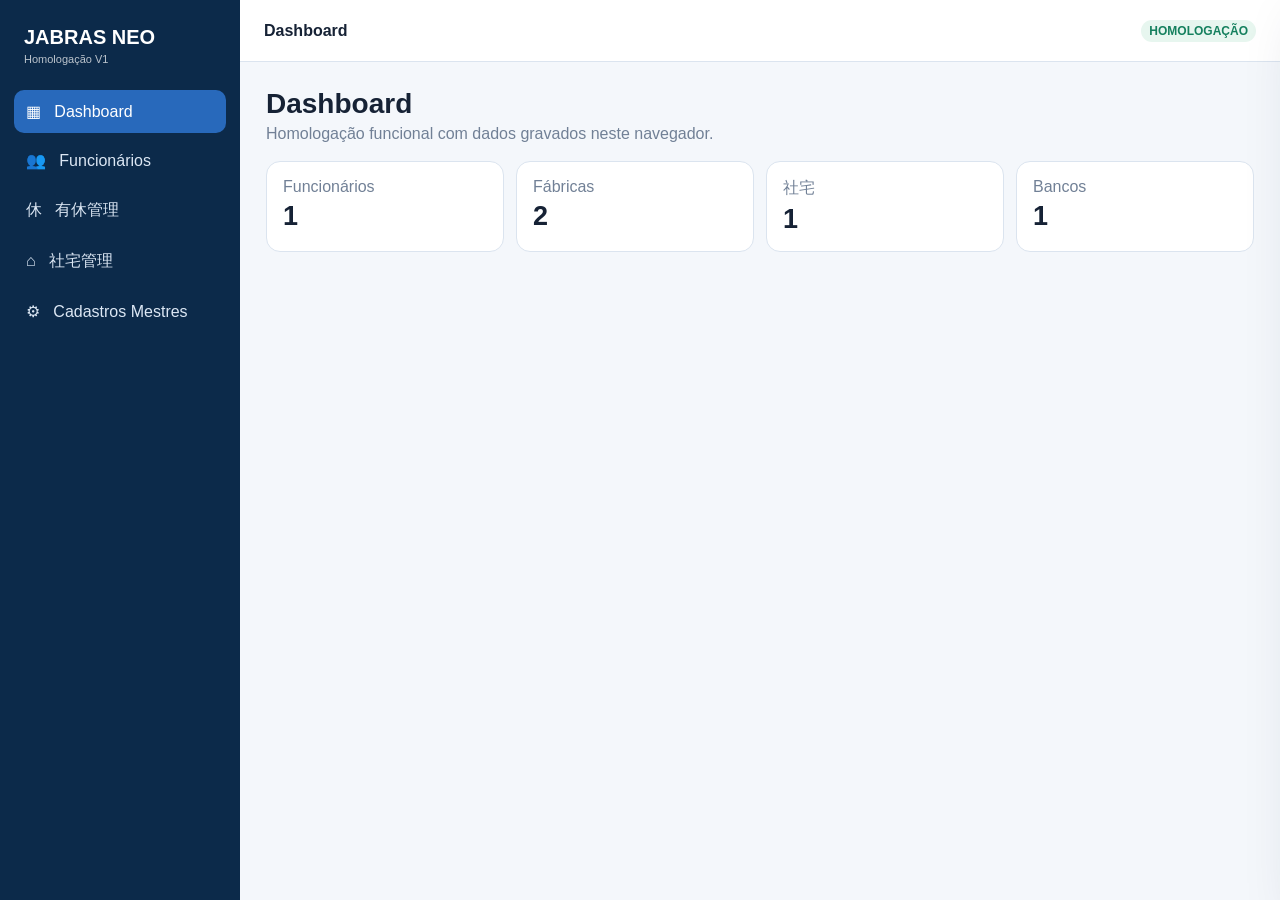
==== index.html @ 5068ceff "fix: point homologation entry to master UI update" ====
<!doctype html><html lang="pt-BR"><head><meta charset="utf-8"><meta name="viewport" content="width=device-width,initial-scale=1"><meta http-equiv="refresh" content="0; url=homologacao.html?v=20260820-masterfix"><title>Jabras Neo — Homologação V1</title><script>location.replace('homologacao.html?v=20260820-masterfix');</script></head><body><a href="homologacao.html?v=20260820-masterfix">Abrir Homologação V1</a></body></html>
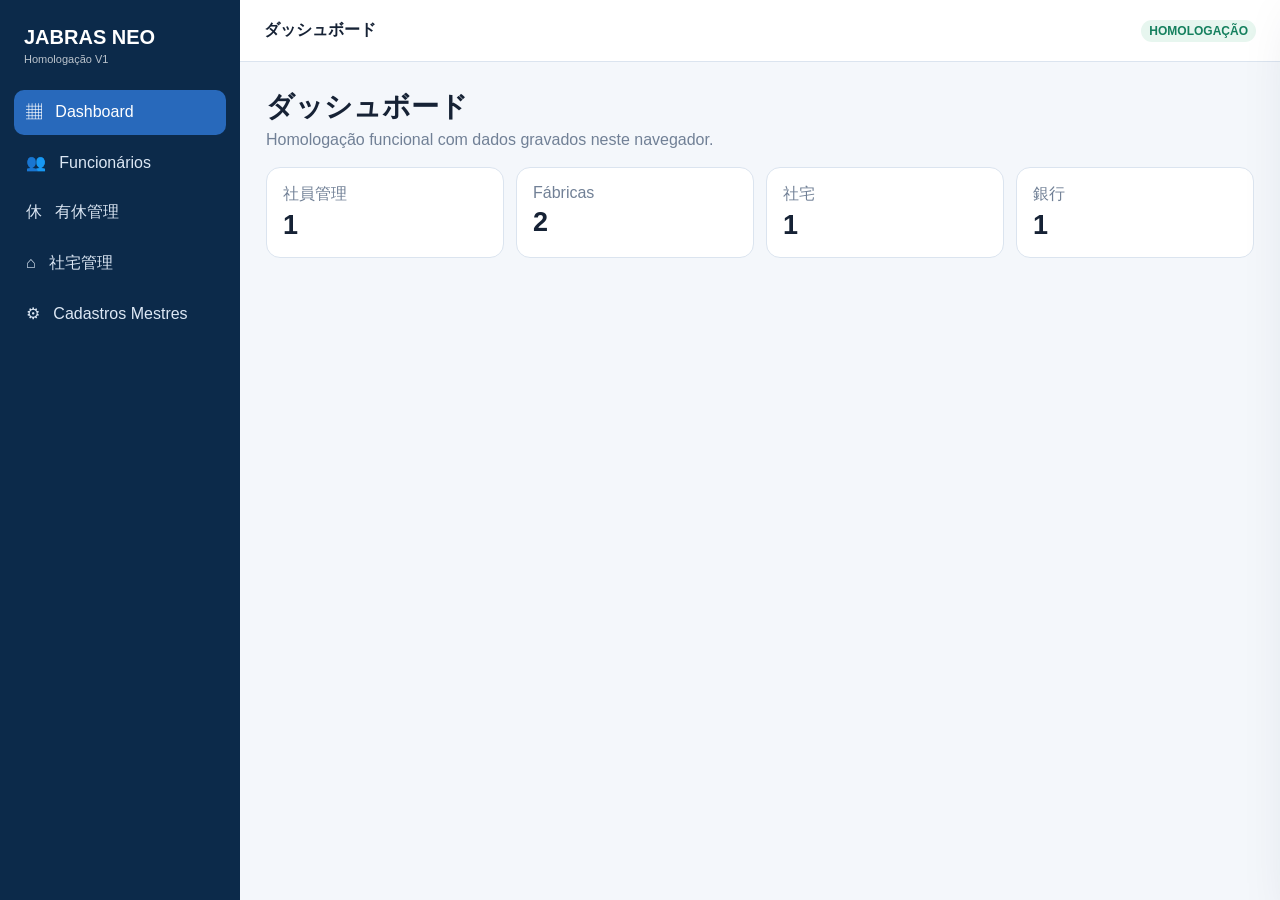
==== commit 1d78665a: "chore: make Japanese homologation the default entry" ====
--- a/index.html
+++ b/index.html
@@ -1 +1 @@
-<!doctype html><html lang="pt-BR"><head><meta charset="utf-8"><meta name="viewport" content="width=device-width,initial-scale=1"><meta http-equiv="refresh" content="0; url=homologacao.html?v=20260820-masterfix"><title>Jabras Neo — Homologação V1</title><script>location.replace('homologacao.html?v=20260820-masterfix');</script></head><body><a href="homologacao.html?v=20260820-masterfix">Abrir Homologação V1</a></body></html>+<!doctype html><html lang="ja"><head><meta charset="utf-8"><meta name="viewport" content="width=device-width,initial-scale=1"><meta http-equiv="refresh" content="0; url=homologacao.html?v=20260821-ja-v8"><title>Jabras Neo — 管理システム（検証環境）</title><script>location.replace('homologacao.html?v=20260821-ja-v8');</script></head><body><a href="homologacao.html?v=20260821-ja-v8">検証環境を開く</a></body></html>
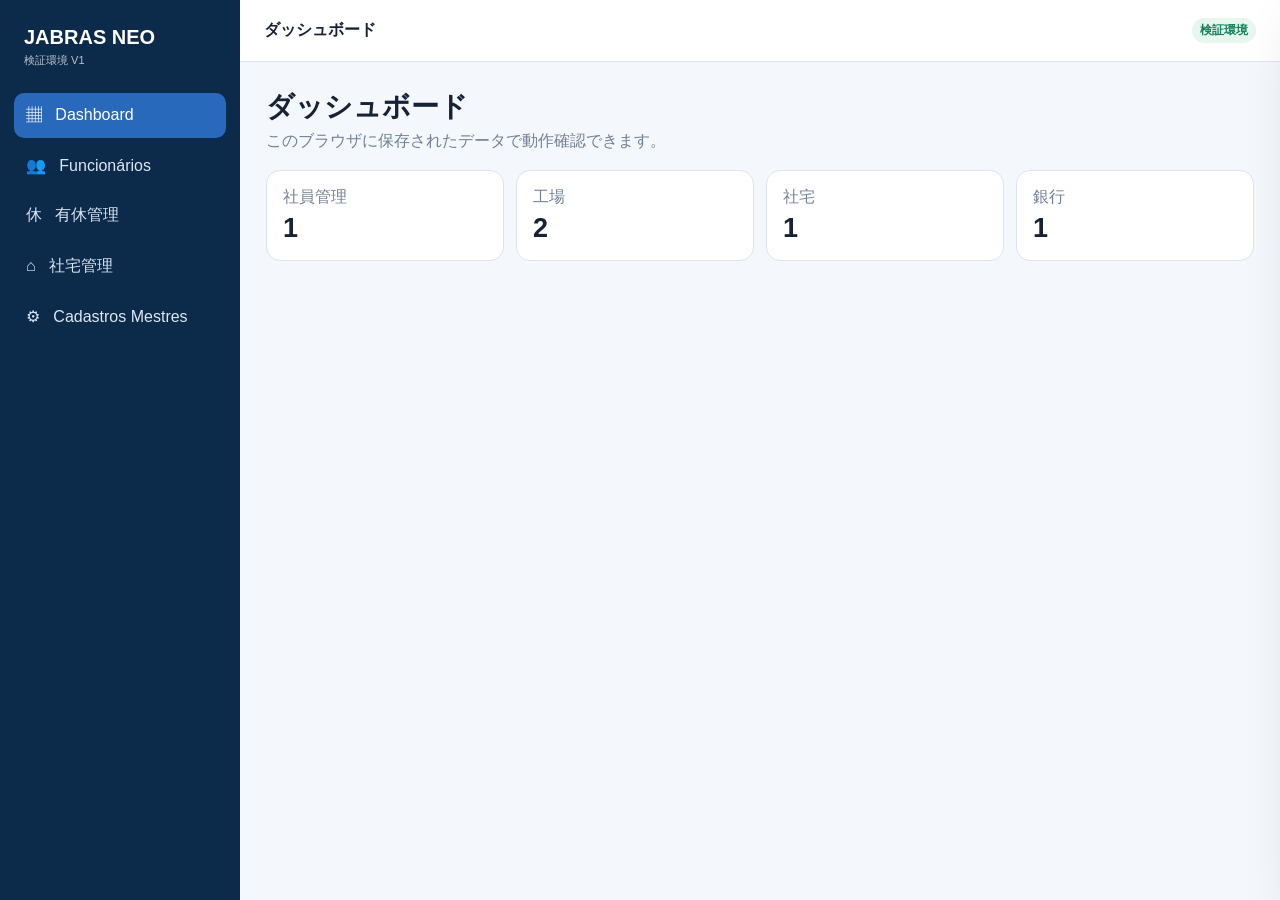
==== commit eb31e4d9: "chore: publish Japanese UI v10" ====
--- a/index.html
+++ b/index.html
@@ -1 +1 @@
-<!doctype html><html lang="ja"><head><meta charset="utf-8"><meta name="viewport" content="width=device-width,initial-scale=1"><meta http-equiv="refresh" content="0; url=homologacao.html?v=20260821-ja-v8"><title>Jabras Neo — 管理システム（検証環境）</title><script>location.replace('homologacao.html?v=20260821-ja-v8');</script></head><body><a href="homologacao.html?v=20260821-ja-v8">検証環境を開く</a></body></html>+<!doctype html><html lang="ja"><head><meta charset="utf-8"><meta name="viewport" content="width=device-width,initial-scale=1"><meta http-equiv="refresh" content="0; url=homologacao.html?v=20260821-ja-v10"><title>Jabras Neo — 管理システム（検証環境）</title><script>location.replace('homologacao.html?v=20260821-ja-v10');</script></head><body><a href="homologacao.html?v=20260821-ja-v10">検証環境を開く</a></body></html>
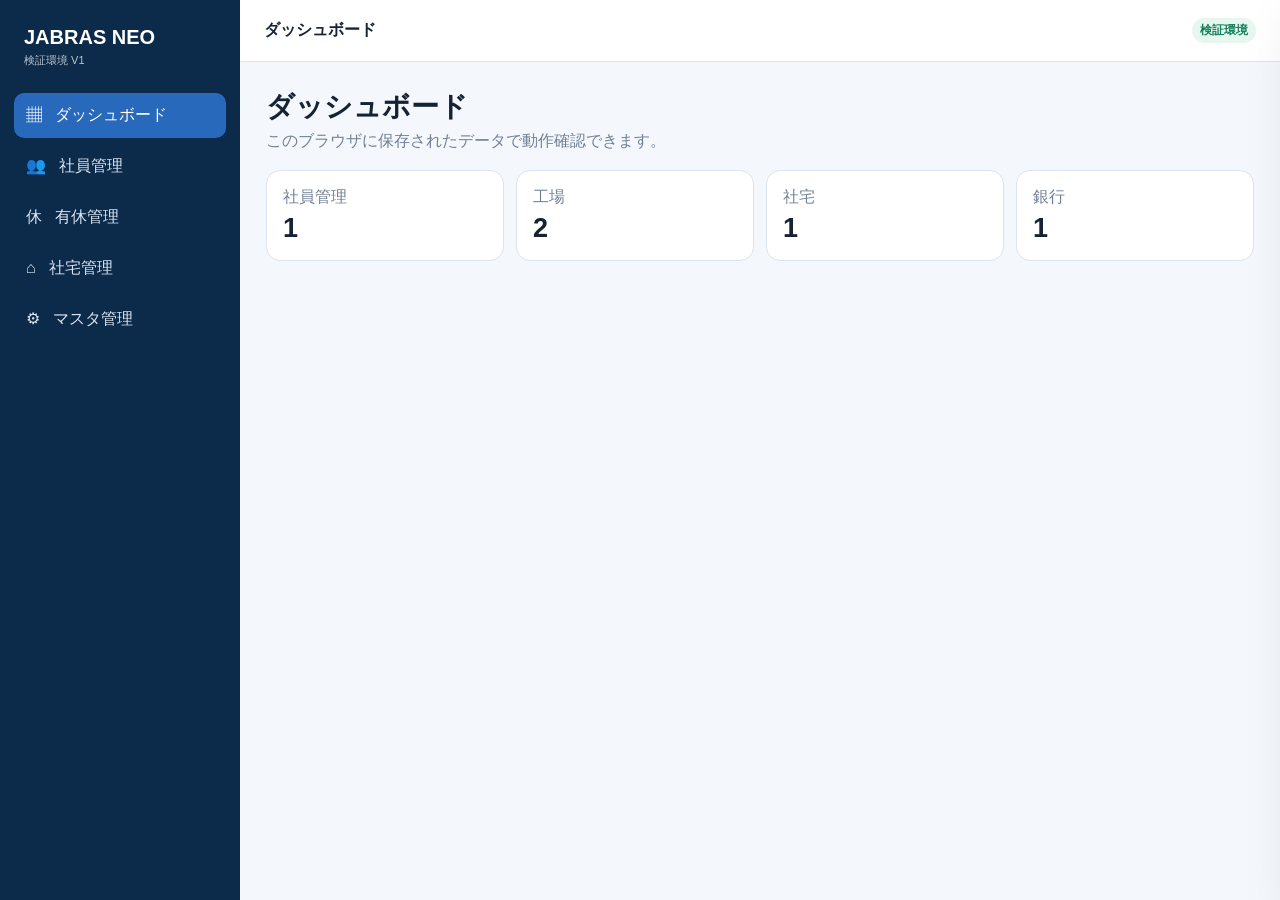
==== commit a9563f5e: "Point GitHub Pages root to homologation V21" ====
--- a/index.html
+++ b/index.html
@@ -1 +1 @@
-<!doctype html><html lang="ja"><head><meta charset="utf-8"><meta name="viewport" content="width=device-width,initial-scale=1"><meta http-equiv="refresh" content="0; url=homologacao.html?v=20260821-ja-v10"><title>Jabras Neo — 管理システム（検証環境）</title><script>location.replace('homologacao.html?v=20260821-ja-v10');</script></head><body><a href="homologacao.html?v=20260821-ja-v10">検証環境を開く</a></body></html>+<!doctype html><html lang="ja"><head><meta charset="utf-8"><meta name="viewport" content="width=device-width,initial-scale=1"><meta http-equiv="refresh" content="0; url=homologacao.html?v=20260824-ja-v21"><title>Jabras Neo — 管理システム（検証環境）</title><script>location.replace('homologacao.html?v=20260824-ja-v21');</script></head><body><a href="homologacao.html?v=20260824-ja-v21">検証環境を開く</a></body></html>
